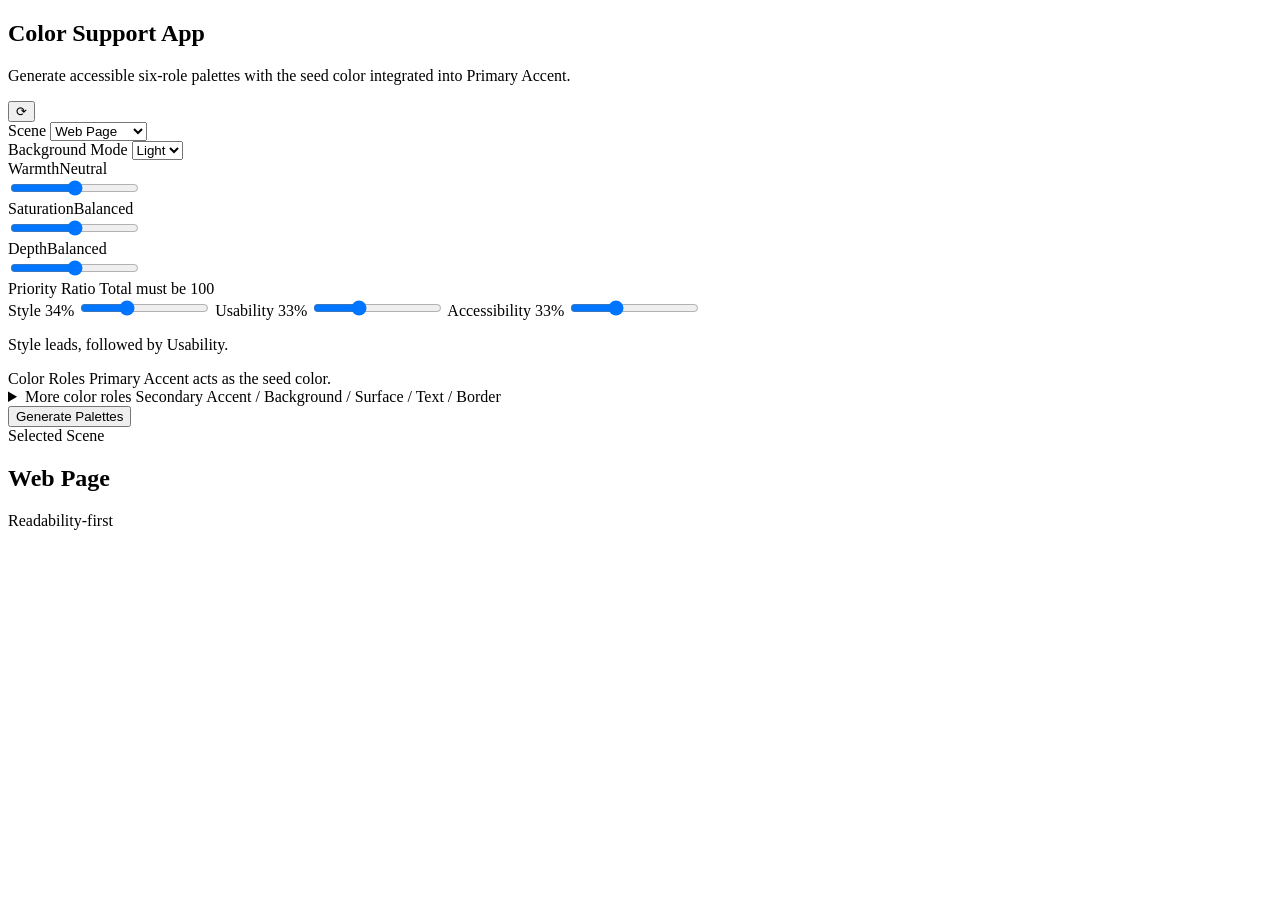
==== target/classes/static/index.html @ dcab1335 "ファーストコミット" ====
<!DOCTYPE html>
<html lang="en">
<head>
    <meta charset="UTF-8">
    <meta name="viewport" content="width=device-width, initial-scale=1.0">
    <title>Color Support App</title>
    <link rel="stylesheet" href="/css/style.css">
</head>
<body>
<div class="page-shell">
    <aside class="panel controls-panel">
        <div class="panel-header">
            <div>
                <h1>Color Support App</h1>
                <p>Generate accessible six-role palettes with the seed color integrated into Primary Accent.</p>
            </div>
            <button id="shuffleSeedBtn" class="icon-button" type="button" aria-label="Refresh seed color">⟳</button>
        </div>

        <section class="two-col">
            <div class="control-group">
                <label for="scene">Scene</label>
                <select id="scene">
                    <option value="WEB">Web Page</option>
                    <option value="MOBILE">Mobile App</option>
                    <option value="PRESENTATION">Presentation</option>
                    <option value="POSTER">Poster</option>
                    <option value="MAGAZINE">Magazine</option>
                </select>
            </div>
            <div class="control-group">
                <label for="backgroundMode">Background Mode</label>
                <select id="backgroundMode">
                    <option value="LIGHT">Light</option>
                    <option value="DARK">Dark</option>
                </select>
            </div>
        </section>

        <section class="control-group">
            <div class="slider-header"><label for="warmth">Warmth</label><span id="warmthValue">Neutral</span></div>
            <input id="warmth" type="range" min="-5" max="5" step="1" value="0">
        </section>

        <section class="control-group">
            <div class="slider-header"><label for="saturation">Saturation</label><span id="saturationValue">Balanced</span></div>
            <input id="saturation" type="range" min="-5" max="5" step="1" value="0">
        </section>

        <section class="control-group">
            <div class="slider-header"><label for="depth">Depth</label><span id="depthValue">Balanced</span></div>
            <input id="depth" type="range" min="-5" max="5" step="1" value="0">
        </section>

        <section class="control-group">
            <div class="stack-row">
                <label>Priority Ratio</label>
                <span class="hint">Total must be 100</span>
            </div>
            <div class="weights-grid">
                <label>Style <span id="styleLabel">34%</span></label>
                <input id="style" type="range" min="0" max="100" step="1" value="34">
                <label>Usability <span id="usabilityLabel">33%</span></label>
                <input id="usability" type="range" min="0" max="100" step="1" value="33">
                <label>Accessibility <span id="accessibilityLabel">33%</span></label>
                <input id="accessibility" type="range" min="0" max="100" step="1" value="33">
            </div>
            <p id="weightSummary" class="hint">Style leads, followed by Usability.</p>
        </section>

        <section class="control-group">
            <div class="stack-row">
                <label>Color Roles</label>
                <span class="hint">Primary Accent acts as the seed color.</span>
            </div>

            <div id="primaryRoleContainer" class="fixed-colors primary-only"></div>

            <details id="moreRolesDetails" class="more-roles">
                <summary>
                    <span>More color roles</span>
                    <span class="summary-hint">Secondary Accent / Background / Surface / Text / Border</span>
                </summary>
                <div id="secondaryRolesContainer" class="fixed-colors secondary-group"></div>
            </details>
        </section>

        <div class="actions">
            <button id="generateBtn" class="primary-button" type="button">Generate Palettes</button>
        </div>
    </aside>

    <main id="resultsColumn" class="results-column hidden">
        <section class="panel scene-panel compact">
            <div class="scene-panel-top compact">
                <div class="scene-main">
                    <div class="eyebrow">Selected Scene</div>
                    <div class="scene-title-row">
                        <h2 id="sceneHeadline">Web Page</h2>
                        <span id="sceneBadge" class="scene-panel-badge">Readability-first</span>
                    </div>
                    <p id="sceneSummary" class="scene-summary compact"></p>
                </div>
                <ul id="scenePriorities" class="scene-priority-inline"></ul>
            </div>
            <div id="activePatternNote" class="active-pattern-note in-scene-panel"></div>
        </section>

        <div id="message" class="message"></div>
        <section id="results" class="results-stack"></section>
    </main>
</div>
<script src="/js/app.js"></script>
</body>
</html>
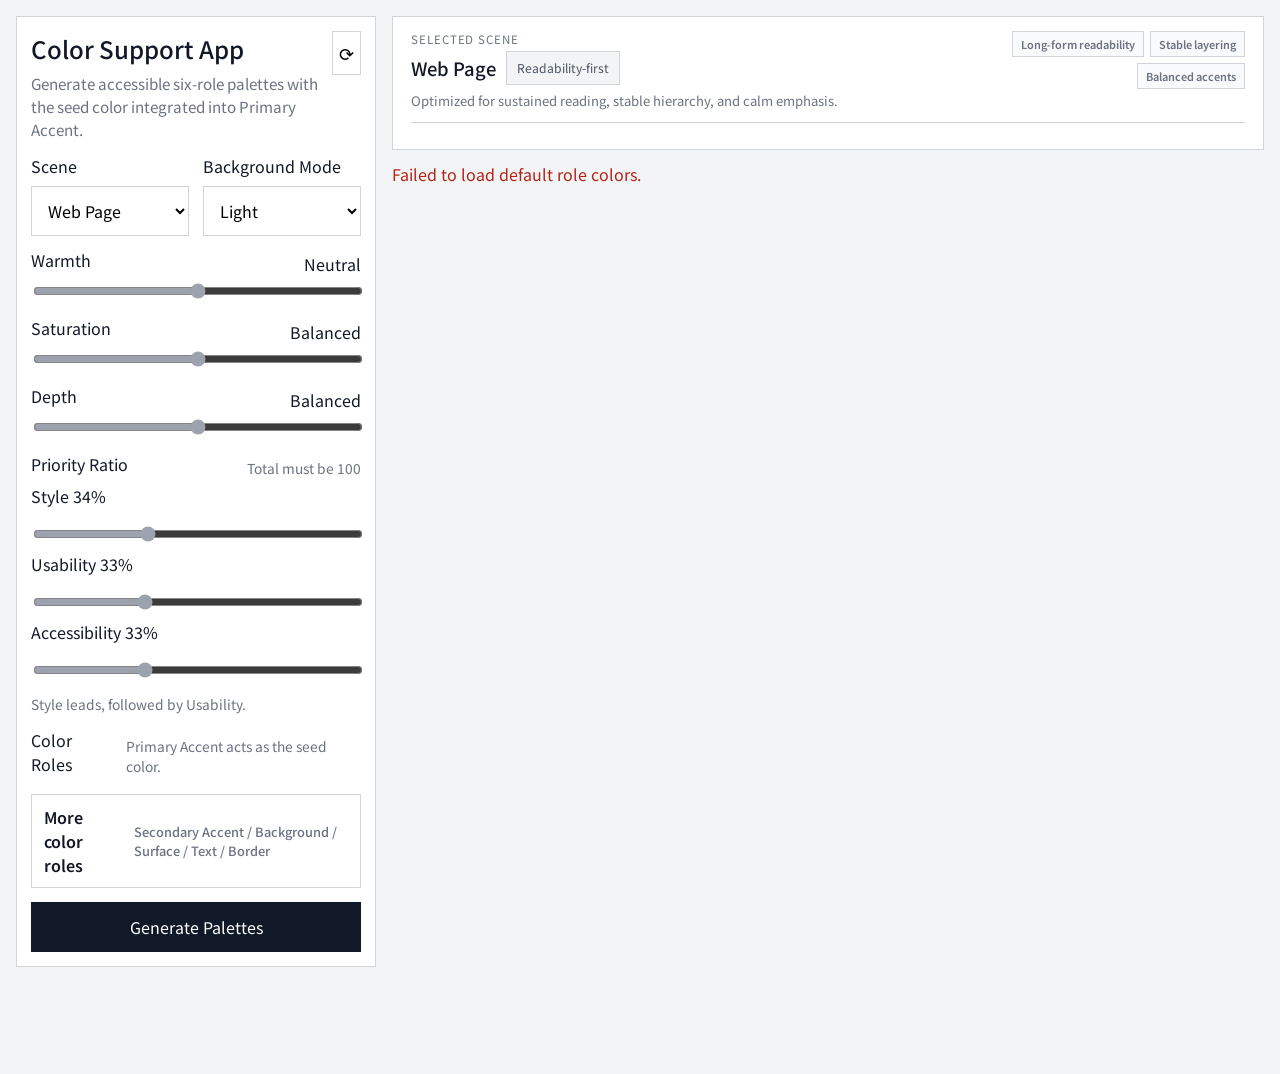
==== commit ee556b99: "更新" ====
--- a/target/classes/static/index.html
+++ b/target/classes/static/index.html
@@ -4,7 +4,7 @@
     <meta charset="UTF-8">
     <meta name="viewport" content="width=device-width, initial-scale=1.0">
     <title>Color Support App</title>
-    <link rel="stylesheet" href="/css/style.css">
+    <link rel="stylesheet" href="css/style.css">
 </head>
 <body>
 <div class="page-shell">
@@ -110,6 +110,6 @@
         <section id="results" class="results-stack"></section>
     </main>
 </div>
-<script src="/js/app.js"></script>
+<script src="js/app.js"></script>
 </body>
 </html>
--- a/target/classes/static/css/style.css
+++ b/target/classes/static/css/style.css
@@ -0,0 +1,748 @@
+@import url('https://fonts.googleapis.com/css2?family=Inter:wght@400;500;600;700&family=Noto+Sans+JP:wght@400;500;700&display=swap');
+
+:root {
+    --bg: #f3f4f6;
+    --panel: #ffffff;
+    --border: #d1d5db;
+    --text: #111827;
+    --muted: #6b7280;
+    --primary: #111827;
+    --primary-hover: #1f2937;
+    --control-gray: #9ca3af;
+    --shadow: none;
+    --radius: 0;
+}
+
+* { box-sizing: border-box; }
+html { scroll-behavior: smooth; }
+body {
+    margin: 0;
+    font-family: "Noto Sans JP", "Inter", "Segoe UI", Roboto, sans-serif;
+    background: var(--bg);
+    color: var(--text);
+    overflow-y: auto;
+}
+button, input, select { font: inherit; }
+
+.page-shell {
+    display: grid;
+    grid-template-columns: 360px minmax(0, 1fr);
+    gap: 16px;
+    padding: 16px;
+    min-height: 100vh;
+    align-items: start;
+}
+
+.panel {
+    background: var(--panel);
+    border: 1px solid var(--border);
+    border-radius: var(--radius);
+    box-shadow: var(--shadow);
+}
+
+.controls-panel {
+    padding: 14px;
+    position: relative;
+    top: 0;
+    max-height: none;
+    overflow: visible;
+}
+
+.results-column.hidden { display: none; }
+
+.panel-header {
+    display: flex;
+    justify-content: space-between;
+    gap: 12px;
+    margin-bottom: 14px;
+}
+.panel-header h1 { margin: 0; font-size: 1.5rem; }
+.panel-header p {
+    margin: 6px 0 0;
+    color: var(--muted);
+    font-size: 0.95rem;
+    line-height: 1.5;
+}
+
+.icon-button,
+.primary-button,
+.secondary-button,
+.mini-button {
+    border: 1px solid var(--border);
+    background: #fff;
+    border-radius: 16px;
+    cursor: pointer;
+    transition: 0.2s ease;
+}
+.icon-button { width: 44px; height: 44px; font-size: 1.1rem; }
+.primary-button {
+    width: 100%;
+    background: var(--primary);
+    color: white;
+    padding: 12px 16px;
+    border-color: var(--primary);
+    font-weight: 600;
+}
+.primary-button:hover { background: var(--primary-hover); }
+.icon-button:hover,
+.secondary-button:hover,
+.mini-button:hover { background: #f8fafc; }
+
+.control-group { margin-bottom: 12px; }
+.control-group label { display: block; font-weight: 600; margin-bottom: 8px; }
+
+.two-col,
+.stack-row,
+.slider-header,
+.role-top,
+.role-row {
+    display: flex;
+    gap: 10px;
+}
+.two-col { display: grid; grid-template-columns: 1fr 1fr; gap: 14px; }
+.stack-row,
+.slider-header,
+.role-top,
+.role-row { justify-content: space-between; align-items: center; }
+
+input[type="text"], select {
+    width: 100%;
+    padding: 11px 12px;
+    border-radius: 14px;
+    border: 1px solid var(--border);
+    background: white;
+}
+input[type="color"] {
+    width: 72px;
+    min-width: 72px;
+    height: 48px;
+    border-radius: 14px;
+    border: 1px solid var(--border);
+    padding: 4px;
+    background: white;
+}
+input[type="range"] { width: 100%; accent-color: var(--control-gray); }
+
+.hint { color: var(--muted); font-size: 0.86rem; }
+.weights-grid { display: grid; gap: 8px; }
+.fixed-colors { display: grid; gap: 10px; }
+
+.fixed-color-card {
+    border: 1px solid var(--border);
+    border-radius: 18px;
+    padding: 10px;
+    background: #fbfcfe;
+}
+.seed-card {
+    border-color: #d1d5db;
+    background: #f9fafb;
+}
+.fixed-color-card h3 { margin: 0; font-size: 0.98rem; }
+.fixed-color-card p {
+    margin: 4px 0 10px;
+    color: var(--muted);
+    font-size: 0.82rem;
+}
+.seed-pill {
+    display: inline-block;
+    margin-left: 6px;
+    padding: 3px 8px;
+    border-radius: 999px;
+    background: #f3f4f6;
+    color: #4b5563;
+    font-size: 0.72rem;
+    font-weight: 700;
+    vertical-align: middle;
+}
+.mini-button { padding: 8px 10px; font-size: 0.85rem; }
+.role-row { display: grid; grid-template-columns: 72px 1fr 1fr; gap: 8px; }
+
+.more-roles {
+    margin-top: 10px;
+    border: 1px solid var(--border);
+    border-radius: 18px;
+    background: #ffffff;
+    overflow: hidden;
+}
+.more-roles summary {
+    list-style: none;
+    cursor: pointer;
+    display: flex;
+    justify-content: space-between;
+    gap: 12px;
+    align-items: center;
+    padding: 10px 12px;
+    font-weight: 600;
+}
+.more-roles summary::-webkit-details-marker { display: none; }
+.more-roles .summary-hint {
+    color: var(--muted);
+    font-size: 0.8rem;
+    font-weight: 500;
+}
+.more-roles[open] summary {
+    border-bottom: 1px solid var(--border);
+    background: #fbfcfe;
+}
+.secondary-group { padding: 12px; }
+.actions { margin-top: 14px; }
+
+.message { min-height: 24px; margin: 4px 0 12px; color: var(--muted); }
+.message.error { color: #b42318; }
+
+.scene-panel.compact {
+    padding: 14px 18px;
+    margin-bottom: 12px;
+}
+.scene-panel-top.compact {
+    display: grid;
+    grid-template-columns: minmax(0, 1fr) auto;
+    gap: 14px 18px;
+    align-items: start;
+}
+.scene-main {
+    min-width: 0;
+}
+.eyebrow {
+    color: var(--muted);
+    font-size: 0.72rem;
+    text-transform: uppercase;
+    letter-spacing: 0.08em;
+}
+.scene-title-row {
+    display: flex;
+    align-items: center;
+    gap: 10px;
+    flex-wrap: wrap;
+    margin: 4px 0 6px;
+}
+.scene-panel h2 { margin: 0; font-size: 1.15rem; }
+.scene-summary.compact {
+    margin: 0;
+    color: var(--muted);
+    line-height: 1.45;
+    max-width: none;
+    font-size: 0.82rem;
+    white-space: normal;
+    overflow: visible;
+    text-overflow: clip;
+}
+.scene-panel-badge {
+    padding: 7px 10px;
+    border-radius: 999px;
+    background: #f3f4f6;
+    color: #4b5563;
+    border: 1px solid #d1d5db;
+    font-size: 0.76rem;
+    font-weight: 700;
+    white-space: nowrap;
+}
+.scene-priority-inline {
+    display: flex;
+    flex-wrap: wrap;
+    gap: 6px;
+    list-style: none;
+    margin: 0;
+    padding: 0;
+    justify-content: flex-end;
+    align-self: start;
+    max-width: 260px;
+}
+.scene-priority-inline li {
+    padding: 4px 8px;
+    border-radius: 999px;
+    background: #f8fafc;
+    color: var(--muted);
+    border: 1px solid var(--border);
+    font-size: 0.68rem;
+    font-weight: 600;
+}
+
+.active-pattern-note {
+    color: var(--muted);
+    font-size: 0.88rem;
+    line-height: 1.55;
+}
+.active-pattern-note.in-scene-panel {
+    margin-top: 12px;
+    padding-top: 12px;
+    border-top: 1px solid var(--border);
+}
+
+.results-stack {
+    display: flex;
+    align-items: stretch;
+    min-height: 860px;
+    overflow: hidden;
+    padding-right: 8px;
+}
+
+.stack-card {
+    position: relative;
+    flex: 0 0 27%;
+    min-width: 260px;
+    margin-left: -72px;
+    background: white;
+    border: 1px solid var(--border);
+    border-radius: 28px;
+    box-shadow: var(--shadow);
+    overflow: hidden;
+    transition: flex-basis 0.28s ease, transform 0.28s ease, margin 0.28s ease, box-shadow 0.28s ease;
+    z-index: 1;
+}
+.stack-card:first-child { margin-left: 0; }
+
+.results-stack:hover .stack-card { flex-basis: 18%; }
+
+.results-stack .stack-card:hover,
+.results-stack .stack-card:focus-within,
+.results-stack .stack-card.active {
+    flex-basis: 38%;
+    z-index: 3;
+    transform: none;
+    box-shadow: none;
+}
+
+.stack-label {
+    writing-mode: vertical-rl;
+    text-orientation: mixed;
+    position: absolute;
+    top: 18px;
+    left: 12px;
+    font-weight: 800;
+    font-size: 0.82rem;
+    letter-spacing: 0.08em;
+    color: var(--muted);
+    z-index: 2;
+    white-space: nowrap;
+    overflow: hidden;
+    max-height: 220px;
+}
+
+.stack-content {
+    height: 100%;
+    padding-left: 44px;
+    opacity: 1;
+}
+
+.stack-card .palette-header,
+.stack-card .preview-area,
+.stack-card .meta-block,
+.stack-card .color-stack {
+    overflow: hidden;
+}
+.stack-card .palette-header h2,
+.stack-card .palette-header p,
+.stack-card .meta-card li,
+.stack-card .meta-card p,
+.stack-card .web-copy p,
+.stack-card .phone-hero p,
+.stack-card .slide-left p,
+.stack-card .poster-content p,
+.stack-card .magazine-column p {
+    overflow: hidden;
+}
+.stack-card:not(.active) .palette-header h2 {
+    white-space: nowrap;
+    text-overflow: ellipsis;
+}
+.stack-card:not(.active) .palette-header p {
+    display: -webkit-box;
+    -webkit-line-clamp: 2;
+    -webkit-box-orient: vertical;
+}
+.stack-card:not(.active) .meta-card p,
+.stack-card:not(.active) .meta-card li,
+.stack-card:not(.active) .web-copy p,
+.stack-card:not(.active) .phone-hero p,
+.stack-card:not(.active) .slide-left p,
+.stack-card:not(.active) .poster-content p,
+.stack-card:not(.active) .magazine-column p {
+    display: -webkit-box;
+    -webkit-line-clamp: 2;
+    -webkit-box-orient: vertical;
+}
+.stack-card:not(.active) .grade-badge {
+    white-space: nowrap;
+}
+
+.palette-header {
+    padding: 12px 12px 8px;
+    display: flex;
+    justify-content: space-between;
+    gap: 12px;
+    align-items: start;
+}
+.palette-header h2 { margin: 0; font-size: 1.2rem; }
+.palette-header p {
+    margin: 4px 0 0;
+    color: var(--muted);
+    font-size: 0.9rem;
+}
+.grade-badge {
+    padding: 6px 10px;
+    border-radius: 999px;
+    font-size: 0.75rem;
+    font-weight: 700;
+    border: 1px solid transparent;
+    white-space: nowrap;
+}
+.grade-AAA { background: #ecfdf3; color: #027a48; border-color: #abefc6; }
+.grade-AA { background: #ecfdf3; color: #027a48; border-color: #abefc6; }
+.grade-LargeAA { background: #fffaeb; color: #b54708; border-color: #fedf89; }
+.grade-TextAA { background: #eef4ff; color: #1d4ed8; border-color: #c7d7fe; }
+.grade-Fail { background: #fef3f2; color: #b42318; border-color: #fecdca; }
+
+.color-stack {
+    border-top: 1px solid var(--border);
+    border-bottom: 1px solid var(--border);
+}
+.color-row-display {
+    padding: 10px 14px;
+    display: flex;
+    justify-content: space-between;
+    gap: 10px;
+    font-size: 0.82rem;
+    font-weight: 600;
+}
+
+.preview-area { padding: 12px; }
+.preview-shell {
+    border-radius: 20px;
+    overflow: hidden;
+    min-height: 220px;
+    border: 1px solid var(--border);
+    position: relative;
+}
+.preview-kicker {
+    font-size: 0.72rem;
+    font-weight: 800;
+    text-transform: uppercase;
+    letter-spacing: 0.08em;
+    margin-bottom: 8px;
+}
+.preview-actions {
+    display: flex;
+    gap: 10px;
+    flex-wrap: wrap;
+}
+.secondary-button {
+    padding: 10px 14px;
+    border-radius: 14px;
+    font-weight: 600;
+}
+.secondary-button.ghost { background: transparent !important; }
+
+.preview-web { padding: 14px; }
+.web-nav {
+    border: 1px solid transparent;
+    border-radius: 16px;
+    padding: 12px 14px;
+    display: flex;
+    justify-content: space-between;
+    align-items: center;
+    margin-bottom: 12px;
+}
+.web-brand { font-weight: 800; }
+.web-links { display: flex; gap: 12px; font-size: 0.82rem; }
+.web-hero { border: 1px solid transparent; border-radius: 18px; padding: 16px; }
+.web-copy h3 { margin: 0 0 8px; font-size: 1.05rem; }
+.web-copy p { margin: 0 0 12px; line-height: 1.55; font-size: 0.88rem; }
+
+.preview-mobile { display: grid; place-items: center; padding: 16px; }
+.phone-frame {
+    width: 198px;
+    min-height: 356px;
+    border: 1px solid transparent;
+    border-radius: 30px;
+    padding: 12px;
+    box-shadow: 0 18px 30px rgba(15, 23, 42, 0.15);
+    position: relative;
+}
+.phone-notch {
+    width: 84px;
+    height: 16px;
+    border-radius: 0 0 12px 12px;
+    margin: -12px auto 6px;
+    opacity: 0.9;
+}
+.phone-status { display: flex; justify-content: space-between; font-size: 0.75rem; margin-bottom: 10px; }
+.phone-appbar {
+    border: 1px solid transparent;
+    border-radius: 12px;
+    padding: 8px 10px;
+    display: flex;
+    justify-content: space-between;
+    align-items: center;
+    margin-bottom: 10px;
+    font-size: 0.78rem;
+    font-weight: 700;
+}
+.phone-dot {
+    width: 8px;
+    height: 8px;
+    border-radius: 999px;
+}
+.phone-story-row {
+    display: grid;
+    grid-template-columns: repeat(3, 1fr);
+    gap: 6px;
+    margin-bottom: 10px;
+}
+.phone-story-row span {
+    height: 6px;
+    border-radius: 999px;
+    opacity: 0.95;
+}
+.phone-card { border: 1px solid transparent; border-radius: 18px; padding: 12px; margin-bottom: 12px; }
+.phone-hero h3 { margin: 0 0 8px; font-size: 1rem; }
+.phone-hero p { margin: 0; line-height: 1.5; font-size: 0.82rem; }
+.phone-list { display: grid; gap: 8px; margin-bottom: 12px; }
+.phone-list-row {
+    border: 1px solid transparent;
+    border-radius: 12px;
+    padding: 7px 9px;
+    display: flex;
+    justify-content: space-between;
+    align-items: center;
+    font-size: 0.75rem;
+}
+.phone-cta {
+    width: 100%;
+    border: none;
+    border-radius: 14px;
+    padding: 12px 14px;
+    font-weight: 700;
+}
+
+.preview-presentation { padding: 14px; }
+.slide-frame {
+    border: 1px solid transparent;
+    border-radius: 18px;
+    overflow: hidden;
+    min-height: 210px;
+}
+.slide-topbar {
+    padding: 10px 14px;
+    font-size: 0.78rem;
+    font-weight: 800;
+    letter-spacing: 0.06em;
+    text-transform: uppercase;
+}
+.slide-content {
+    display: grid;
+    grid-template-columns: 1.25fr 0.9fr;
+    gap: 14px;
+    padding: 16px;
+}
+.slide-left h3 { margin: 0 0 8px; font-size: 1.08rem; }
+.slide-left p { margin: 0; line-height: 1.55; font-size: 0.86rem; }
+.slide-chart {
+    display: flex;
+    align-items: end;
+    gap: 10px;
+    min-height: 130px;
+    padding: 0 8px;
+}
+.bar { flex: 1; border-radius: 14px 14px 6px 6px; }
+
+.preview-poster {
+    min-height: 240px;
+    display: grid;
+    place-items: center;
+    padding: 0;
+}
+.poster-stage {
+    width: 100%;
+    min-height: 240px;
+    position: relative;
+    overflow: hidden;
+    border: 1px solid transparent;
+}
+.poster-glow {
+    position: absolute;
+    width: 260px;
+    height: 260px;
+    border-radius: 999px;
+    filter: blur(12px);
+    opacity: 0.85;
+    top: 26px;
+    right: -50px;
+}
+.poster-content {
+    position: relative;
+    z-index: 1;
+    padding: 22px;
+    max-width: 70%;
+}
+.poster-content h3 { margin: 0 0 10px; font-size: 1.5rem; line-height: 1.1; }
+.poster-content p { margin: 0; font-size: 0.92rem; line-height: 1.55; }
+
+.preview-magazine { padding: 16px; }
+.magazine-frame {
+    border: 1px solid transparent;
+    border-radius: 18px;
+    display: grid;
+    gap: 12px;
+    padding: 14px;
+    min-height: 220px;
+}
+.magazine-masthead {
+    border-bottom: 1px solid transparent;
+    padding-bottom: 8px;
+    display: flex;
+    justify-content: space-between;
+    align-items: end;
+}
+.magazine-issue {
+    font-size: 0.72rem;
+    letter-spacing: 0.08em;
+    text-transform: uppercase;
+    font-weight: 700;
+}
+.magazine-title {
+    font-size: 1.15rem;
+    letter-spacing: 0.05em;
+    font-weight: 800;
+}
+.magazine-grid {
+    display: grid;
+    grid-template-columns: 1.15fr 0.85fr;
+    gap: 14px;
+}
+.magazine-column h3 { margin: 0 0 8px; font-size: 1.08rem; }
+.magazine-column p { margin: 0; line-height: 1.7; font-size: 0.88rem; }
+.magazine-byline {
+    margin-top: 10px !important;
+    font-size: 0.76rem !important;
+    letter-spacing: 0.06em;
+    text-transform: uppercase;
+    font-weight: 700;
+}
+.magazine-side {
+    display: grid;
+    grid-template-rows: 1fr auto;
+    gap: 10px;
+}
+.magazine-photo {
+    border-radius: 18px;
+    position: relative;
+    min-height: 180px;
+    overflow: hidden;
+}
+.magazine-photo::after {
+    content: "";
+    position: absolute;
+    inset: 20px;
+    border: 1px solid rgba(255,255,255,0.35);
+    border-radius: 14px;
+}
+.magazine-badge {
+    position: absolute;
+    left: 14px;
+    bottom: 14px;
+    border: 1px solid transparent;
+    border-radius: 999px;
+    padding: 8px 12px;
+    font-size: 0.76rem;
+    font-weight: 700;
+}
+.magazine-quote {
+    margin: 0;
+    border-top: 1px solid transparent;
+    padding-top: 10px;
+    font-size: 0.82rem;
+    line-height: 1.6;
+    font-style: italic;
+}
+
+.contrast-list { margin: 0; padding: 0; list-style: none; }
+.meta-block { padding: 0 12px 12px; }
+.meta-card {
+    border: 1px solid var(--border);
+    border-radius: 18px;
+    padding: 10px;
+    margin-top: 8px;
+    background: #fbfcfe;
+}
+.meta-card h4 { margin: 0 0 8px; font-size: 0.92rem; }
+.meta-card li, .meta-card p {
+    color: var(--muted);
+    font-size: 0.85rem;
+    line-height: 1.65;
+    margin: 0;
+    padding: 4px 0;
+}
+
+@media (max-width: 1200px) {
+    .results-stack {
+        overflow-x: auto;
+        min-height: auto;
+        padding-bottom: 8px;
+    }
+    .stack-card {
+        flex: 0 0 340px;
+        min-width: 340px;
+        margin-left: -28px;
+    }
+    .results-stack:hover .stack-card,
+    .results-stack .stack-card:hover,
+    .results-stack .stack-card:focus-within,
+    .results-stack .stack-card.active {
+        flex-basis: 340px;
+    }
+}
+
+/* Flat minimal theme override: no corner radius, no shadows */
+*,
+*::before,
+*::after {
+    border-radius: 0 !important;
+    box-shadow: none !important;
+}
+
+/* Lighter typography tone */
+body {
+    font-weight: 400;
+}
+h1, h2, h3, h4 {
+    font-weight: 500;
+}
+label,
+.primary-button,
+.secondary-button,
+.mini-button,
+.scene-panel-badge,
+.grade-badge,
+.preview-kicker,
+.web-brand,
+.magazine-title,
+.magazine-issue {
+    font-weight: 400 !important;
+}
+
+@media (max-width: 1080px) {
+    .page-shell { grid-template-columns: 1fr; }
+    .controls-panel { position: static; }
+}
+
+@media (max-width: 760px) {
+    .page-shell { padding: 14px; }
+    .two-col, .role-row, .slide-content, .magazine-frame { grid-template-columns: 1fr; }
+    .scene-panel-top.compact { grid-template-columns: 1fr; }
+    .scene-panel-side, .scene-priority-inline { justify-content: flex-start; max-width: none; }
+    .poster-content { max-width: 100%; }
+    .more-roles summary { flex-direction: column; align-items: flex-start; }
+    .stack-card {
+        min-width: 300px;
+        flex-basis: 300px;
+        margin-left: -24px;
+    }
+    .stack-label {
+        writing-mode: horizontal-tb;
+        position: static;
+        padding: 14px 18px 0;
+        white-space: nowrap;
+    }
+    .stack-content { padding-left: 0; }
+}
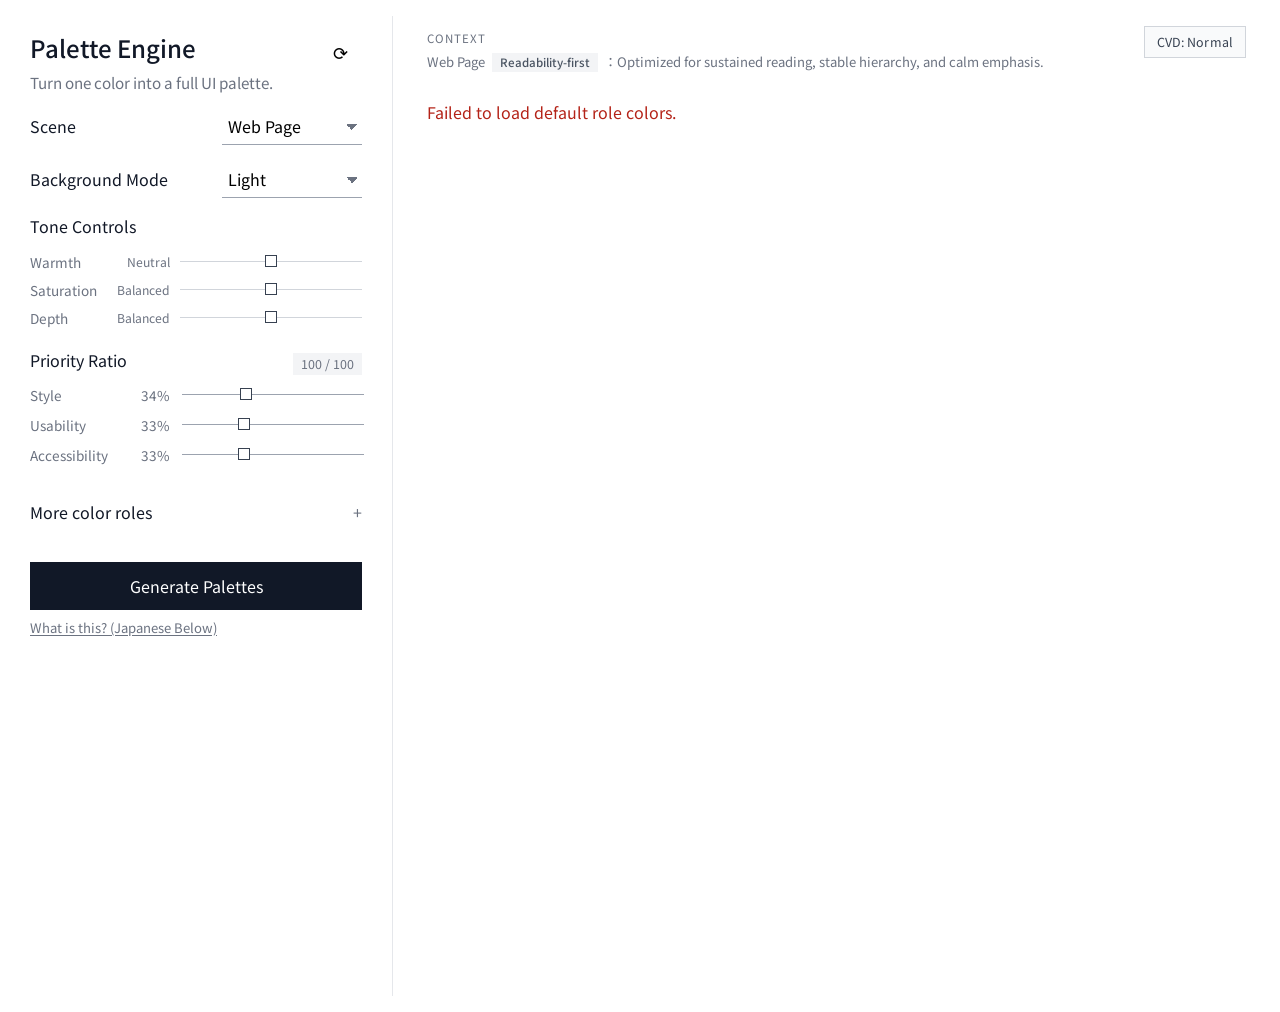
==== commit 6f25b89c: "ページ構成" ====
--- a/target/classes/static/index.html
+++ b/target/classes/static/index.html
@@ -11,16 +11,16 @@
     <aside class="panel controls-panel">
         <div class="panel-header">
             <div>
-                <h1>Color Support App</h1>
-                <p>Generate accessible six-role palettes with the seed color integrated into Primary Accent.</p>
+                <h1>Palette Engine</h1>
+                <p>Turn one color into a full UI palette.</p>
             </div>
             <button id="shuffleSeedBtn" class="icon-button" type="button" aria-label="Refresh seed color">⟳</button>
         </div>
 
-        <section class="two-col">
-            <div class="control-group">
+        <section class="control-group group-block scene-mode-stack">
+            <div class="control-inline">
                 <label for="scene">Scene</label>
-                <select id="scene">
+                <select id="scene" class="inline-select">
                     <option value="WEB">Web Page</option>
                     <option value="MOBILE">Mobile App</option>
                     <option value="PRESENTATION">Presentation</option>
@@ -28,34 +28,43 @@
                     <option value="MAGAZINE">Magazine</option>
                 </select>
             </div>
-            <div class="control-group">
+        </section>
+
+        <section class="control-group group-block scene-mode-stack">
+            <div class="control-inline">
                 <label for="backgroundMode">Background Mode</label>
-                <select id="backgroundMode">
+                <select id="backgroundMode" class="inline-select">
                     <option value="LIGHT">Light</option>
                     <option value="DARK">Dark</option>
                 </select>
             </div>
         </section>
 
-        <section class="control-group">
-            <div class="slider-header"><label for="warmth">Warmth</label><span id="warmthValue">Neutral</span></div>
-            <input id="warmth" type="range" min="-5" max="5" step="1" value="0">
+        <section class="control-group group-block tone-group">
+            <div class="stack-row">
+                <label>Tone Controls</label>
+            </div>
+
+            <div class="axis-control">
+                <div class="slider-header"><label for="warmth">Warmth</label><span id="warmthValue">Neutral</span></div>
+                <input id="warmth" type="range" min="-5" max="5" step="1" value="0">
+            </div>
+
+            <div class="axis-control">
+                <div class="slider-header"><label for="saturation">Saturation</label><span id="saturationValue">Balanced</span></div>
+                <input id="saturation" type="range" min="-5" max="5" step="1" value="0">
+            </div>
+
+            <div class="axis-control">
+                <div class="slider-header"><label for="depth">Depth</label><span id="depthValue">Balanced</span></div>
+                <input id="depth" type="range" min="-5" max="5" step="1" value="0">
+            </div>
         </section>
 
-        <section class="control-group">
-            <div class="slider-header"><label for="saturation">Saturation</label><span id="saturationValue">Balanced</span></div>
-            <input id="saturation" type="range" min="-5" max="5" step="1" value="0">
-        </section>
-
-        <section class="control-group">
-            <div class="slider-header"><label for="depth">Depth</label><span id="depthValue">Balanced</span></div>
-            <input id="depth" type="range" min="-5" max="5" step="1" value="0">
-        </section>
-
-        <section class="control-group">
-            <div class="stack-row">
+        <section class="control-group group-block">
+            <div class="stack-row priority-head">
                 <label>Priority Ratio</label>
-                <span class="hint">Total must be 100</span>
+                <span class="ratio-total">100 / 100</span>
             </div>
             <div class="weights-grid">
                 <label>Style <span id="styleLabel">34%</span></label>
@@ -65,21 +74,14 @@
                 <label>Accessibility <span id="accessibilityLabel">33%</span></label>
                 <input id="accessibility" type="range" min="0" max="100" step="1" value="33">
             </div>
-            <p id="weightSummary" class="hint">Style leads, followed by Usability.</p>
         </section>
 
-        <section class="control-group">
-            <div class="stack-row">
-                <label>Color Roles</label>
-                <span class="hint">Primary Accent acts as the seed color.</span>
-            </div>
-
+        <section class="control-group group-block">
             <div id="primaryRoleContainer" class="fixed-colors primary-only"></div>
 
             <details id="moreRolesDetails" class="more-roles">
                 <summary>
                     <span>More color roles</span>
-                    <span class="summary-hint">Secondary Accent / Background / Surface / Text / Border</span>
                 </summary>
                 <div id="secondaryRolesContainer" class="fixed-colors secondary-group"></div>
             </details>
@@ -87,6 +89,7 @@
 
         <div class="actions">
             <button id="generateBtn" class="primary-button" type="button">Generate Palettes</button>
+            <a class="about-link" href="about.html">What is this? (Japanese Below)</a>
         </div>
     </aside>
 
@@ -94,7 +97,7 @@
         <section class="panel scene-panel compact">
             <div class="scene-panel-top compact">
                 <div class="scene-main">
-                    <div class="eyebrow">Selected Scene</div>
+                    <div class="eyebrow">Context</div>
                     <div class="scene-title-row">
                         <h2 id="sceneHeadline">Web Page</h2>
                         <span id="sceneBadge" class="scene-panel-badge">Readability-first</span>
@@ -104,9 +107,17 @@
                 <ul id="scenePriorities" class="scene-priority-inline"></ul>
             </div>
             <div id="activePatternNote" class="active-pattern-note in-scene-panel"></div>
+            <div class="scene-tools">
+                <button id="cvdModeBtn" class="mini-button" type="button">CVD: Normal</button>
+                <div id="cvdHint" class="cvd-hint" role="status" aria-live="polite">Click here to preview P-type / D-type color-vision simulation.</div>
+            </div>
         </section>
 
         <div id="message" class="message"></div>
+        <div class="card-nav">
+            <button id="cardPrevBtn" class="mini-button" type="button" aria-label="Previous palette">Prev</button>
+            <button id="cardNextBtn" class="mini-button" type="button" aria-label="Next palette">Next</button>
+        </div>
         <section id="results" class="results-stack"></section>
     </main>
 </div>
--- a/target/classes/static/css/style.css
+++ b/target/classes/static/css/style.css
@@ -1,7 +1,7 @@
 @import url('https://fonts.googleapis.com/css2?family=Inter:wght@400;500;600;700&family=Noto+Sans+JP:wght@400;500;700&display=swap');
 
 :root {
-    --bg: #f3f4f6;
+    --bg: #ffffff;
     --panel: #ffffff;
     --border: #d1d5db;
     --text: #111827;
@@ -9,6 +9,7 @@
     --primary: #111827;
     --primary-hover: #1f2937;
     --control-gray: #9ca3af;
+    --dropdown-width: 140px;
     --shadow: none;
     --radius: 0;
 }
@@ -21,7 +22,10 @@
     background: var(--bg);
     color: var(--text);
     overflow-y: auto;
-}
+    -ms-overflow-style: none;
+    scrollbar-width: none;
+}
+body::-webkit-scrollbar { display: none; }
 button, input, select { font: inherit; }
 
 .page-shell {
@@ -35,13 +39,16 @@
 
 .panel {
     background: var(--panel);
-    border: 1px solid var(--border);
+    border: none;
     border-radius: var(--radius);
     box-shadow: var(--shadow);
 }
 
 .controls-panel {
+    background: transparent;
     padding: 14px;
+    display: flex;
+    flex-direction: column;
     position: relative;
     top: 0;
     max-height: none;
@@ -49,6 +56,10 @@
 }
 
 .results-column.hidden { display: none; }
+.results-column {
+    border-left: 1px solid #e5e7eb;
+    padding-left: 16px;
+}
 
 .panel-header {
     display: flex;
@@ -68,7 +79,7 @@
 .primary-button,
 .secondary-button,
 .mini-button {
-    border: 1px solid var(--border);
+    border: none;
     background: #fff;
     border-radius: 16px;
     cursor: pointer;
@@ -90,6 +101,9 @@
 
 .control-group { margin-bottom: 12px; }
 .control-group label { display: block; font-weight: 600; margin-bottom: 8px; }
+.group-block {
+    margin-bottom: 16px;
+}
 
 .two-col,
 .stack-row,
@@ -104,64 +118,283 @@
 .slider-header,
 .role-top,
 .role-row { justify-content: space-between; align-items: center; }
+.scene-mode-stack {
+    display: grid;
+    gap: 8px;
+}
+.control-inline {
+    display: grid;
+    grid-template-columns: auto 1fr;
+    align-items: center;
+    gap: 12px;
+}
+.control-inline label {
+    margin: 0;
+    white-space: nowrap;
+}
 
 input[type="text"], select {
     width: 100%;
-    padding: 11px 12px;
+    padding: 10px 12px;
     border-radius: 14px;
-    border: 1px solid var(--border);
+    border: none;
     background: white;
+}
+select {
+    padding-right: 34px;
+    background-image:
+        linear-gradient(45deg, transparent 50%, #6b7280 50%),
+        linear-gradient(135deg, #6b7280 50%, transparent 50%);
+    background-position:
+        calc(100% - 18px) calc(50% - 3px),
+        calc(100% - 12px) calc(50% - 3px);
+    background-size: 6px 6px, 6px 6px;
+    background-repeat: no-repeat;
+    -webkit-appearance: none;
+    appearance: none;
+    box-shadow: inset 0 0 0 1px #e5e7eb;
+}
+.inline-select {
+    width: var(--dropdown-width);
+    padding: 6px 20px 6px 6px;
+    justify-self: end;
+    text-align: left;
+    text-align-last: left;
+    border: none;
+    border-bottom: 1px solid #9ca3af;
+    border-radius: 0;
+    box-shadow: none;
+    background-color: transparent;
+    background-image:
+        linear-gradient(45deg, transparent 50%, #6b7280 50%),
+        linear-gradient(135deg, #6b7280 50%, transparent 50%);
+    background-position:
+        calc(100% - 10px) calc(50% + 1px),
+        calc(100% - 4px) calc(50% + 1px);
+    background-size: 6px 6px, 6px 6px;
+}
+.inline-select:focus,
+.inline-select:focus-visible {
+    outline: none;
+    box-shadow: none;
+    border-color: #9ca3af;
 }
 input[type="color"] {
     width: 72px;
     min-width: 72px;
     height: 48px;
     border-radius: 14px;
-    border: 1px solid var(--border);
+    border: none;
     padding: 4px;
     background: white;
 }
-input[type="range"] { width: 100%; accent-color: var(--control-gray); }
+input[type="range"] {
+    width: 100%;
+    -webkit-appearance: none;
+    appearance: none;
+    height: 18px;
+    background: transparent;
+}
+input[type="range"]::-webkit-slider-runnable-track {
+    height: 1px;
+    background: #9ca3af;
+}
+input[type="range"]::-webkit-slider-thumb {
+    -webkit-appearance: none;
+    width: 12px;
+    height: 12px;
+    margin-top: -6px;
+    border: 1px solid #374151;
+    background: #ffffff;
+}
+input[type="range"]::-moz-range-track {
+    height: 1px;
+    background: #9ca3af;
+}
+input[type="range"]::-moz-range-thumb {
+    width: 12px;
+    height: 12px;
+    border: 1px solid #374151;
+    background: #ffffff;
+}
+.axis-control {
+    margin-bottom: 6px;
+}
+.axis-control .slider-header {
+    margin-bottom: 2px;
+}
+.axis-control .slider-header label,
+.axis-control .slider-header span {
+    font-size: 0.85rem;
+}
+.axis-control input[type="range"] {
+    margin: 0;
+    padding: 0;
+    height: 18px;
+    background: transparent !important;
+}
+.axis-control input[type="range"]::-webkit-slider-runnable-track {
+    height: 1px !important;
+    background: #9ca3af !important;
+    border: 0 !important;
+}
+.axis-control input[type="range"]::-webkit-slider-thumb {
+    width: 12px !important;
+    height: 12px !important;
+    margin-top: -6px !important;
+}
+.axis-control input[type="range"]::-moz-range-track,
+.axis-control input[type="range"]::-moz-range-progress {
+    height: 1px !important;
+    background: #9ca3af !important;
+    border: 0 !important;
+}
+.tone-group {
+    display: grid;
+    gap: 4px;
+}
+.tone-group .stack-row {
+    margin-bottom: 2px;
+}
+.tone-group .axis-control {
+    width: 100%;
+    display: grid;
+    grid-template-columns: auto 1fr;
+    gap: 10px;
+    align-items: center;
+    margin-bottom: 4px;
+}
+.tone-group .slider-header {
+    margin: 0;
+    justify-content: space-between;
+    gap: 6px;
+    min-width: 140px;
+}
+.tone-group .slider-header label {
+    margin: 0;
+    display: inline;
+    color: var(--muted);
+    font-weight: 500;
+}
+.tone-group .slider-header span {
+    margin: 0;
+    color: var(--muted);
+    font-size: 0.76rem;
+    font-weight: 400;
+}
+.tone-group input[type="range"] {
+    margin: 0;
+}
+.tone-group input[type="range"]::-webkit-slider-runnable-track {
+    background: #d1d5db !important;
+}
+.tone-group input[type="range"]::-moz-range-track,
+.tone-group input[type="range"]::-moz-range-progress {
+    background: #d1d5db !important;
+}
 
 .hint { color: var(--muted); font-size: 0.86rem; }
-.weights-grid { display: grid; gap: 8px; }
+.weights-grid {
+    display: grid;
+    grid-template-columns: 140px 1fr;
+    gap: 8px 10px;
+    align-items: center;
+}
+.weights-grid label {
+    margin: 0;
+    display: flex;
+    justify-content: space-between;
+    align-items: center;
+    font-size: 0.85rem;
+    color: var(--muted);
+    white-space: nowrap;
+}
+.priority-head {
+    margin-bottom: 4px;
+}
+.ratio-total {
+    font-size: 0.78rem;
+    color: var(--muted);
+    background: #f3f4f6;
+    padding: 2px 8px;
+}
 .fixed-colors { display: grid; gap: 10px; }
 
 .fixed-color-card {
-    border: 1px solid var(--border);
+    border: none;
     border-radius: 18px;
-    padding: 10px;
-    background: #fbfcfe;
-}
-.seed-card {
-    border-color: #d1d5db;
-    background: #f9fafb;
-}
-.fixed-color-card h3 { margin: 0; font-size: 0.98rem; }
+    padding: 0;
+    background: transparent;
+}
+.primary-only .fixed-color-card {
+    padding-left: 0;
+    padding-right: 0;
+}
+.fixed-color-card h3 {
+    margin: 0;
+    font-size: 1rem;
+    font-weight: 400 !important;
+    color: var(--text);
+}
 .fixed-color-card p {
     margin: 4px 0 10px;
     color: var(--muted);
     font-size: 0.82rem;
 }
-.seed-pill {
-    display: inline-block;
-    margin-left: 6px;
-    padding: 3px 8px;
-    border-radius: 999px;
-    background: #f3f4f6;
+.mini-button { padding: 8px 10px; font-size: 0.85rem; }
+.role-row { display: grid; grid-template-columns: 64px 1fr var(--dropdown-width); gap: 8px; }
+.role-select {
+    justify-self: end;
+}
+.toggle-pin {
+    border: none;
+    background: transparent;
     color: #4b5563;
-    font-size: 0.72rem;
-    font-weight: 700;
-    vertical-align: middle;
-}
-.mini-button { padding: 8px 10px; font-size: 0.85rem; }
-.role-row { display: grid; grid-template-columns: 72px 1fr 1fr; gap: 8px; }
+    display: inline-flex;
+    align-items: center;
+    gap: 8px;
+    padding: 0;
+    min-width: 0;
+    justify-content: flex-start;
+}
+.toggle-pin .toggle-label {
+    font-size: 0.78rem;
+    line-height: 1;
+}
+.toggle-pin .toggle-switch {
+    width: 42px;
+    height: 24px;
+    background: #d1d5db;
+    position: relative;
+    border-radius: 999px !important;
+    transition: background-color 0.2s ease;
+}
+.toggle-pin .toggle-switch::after {
+    content: "";
+    position: absolute;
+    top: 2px;
+    left: 2px;
+    width: 20px;
+    height: 20px;
+    background: #ffffff;
+    border-radius: 999px !important;
+    transition: transform 0.2s ease;
+}
+.toggle-pin.is-on {
+    color: #111827;
+}
+.toggle-pin.is-on .toggle-switch {
+    background: #6b7280;
+}
+.toggle-pin.is-on .toggle-switch::after {
+    transform: translateX(18px);
+}
 
 .more-roles {
     margin-top: 10px;
-    border: 1px solid var(--border);
+    border: none;
     border-radius: 18px;
-    background: #ffffff;
+    background: transparent;
     overflow: hidden;
 }
 .more-roles summary {
@@ -171,8 +404,19 @@
     justify-content: space-between;
     gap: 12px;
     align-items: center;
-    padding: 10px 12px;
-    font-weight: 600;
+    padding: 8px 0;
+    font-weight: 400 !important;
+    font-size: 1rem;
+    color: var(--text);
+}
+.more-roles summary::after {
+    content: "+";
+    color: var(--muted);
+    font-size: 1rem;
+    line-height: 1;
+}
+.more-roles[open] summary::after {
+    content: "-";
 }
 .more-roles summary::-webkit-details-marker { display: none; }
 .more-roles .summary-hint {
@@ -181,18 +425,74 @@
     font-weight: 500;
 }
 .more-roles[open] summary {
-    border-bottom: 1px solid var(--border);
-    background: #fbfcfe;
-}
-.secondary-group { padding: 12px; }
-.actions { margin-top: 14px; }
-
-.message { min-height: 24px; margin: 4px 0 12px; color: var(--muted); }
+    border-bottom: 1px solid #eceff3;
+    background: transparent;
+}
+.secondary-group { padding: 8px 0 0; }
+.secondary-group .fixed-color-card h3 {
+    font-size: 0.85rem;
+    font-weight: 400 !important;
+    color: var(--muted);
+}
+.secondary-group .fixed-color-card p {
+    font-size: 0.78rem;
+    color: #9ca3af;
+}
+.secondary-group input[data-field="hexText"] {
+    color: #9ca3af;
+    font-size: 0.78rem !important;
+}
+.secondary-group .role-select {
+    color: #9ca3af;
+    font-size: 0.78rem !important;
+    border-bottom-color: #d1d5db;
+    background-image:
+        linear-gradient(45deg, transparent 50%, #9ca3af 50%),
+        linear-gradient(135deg, #9ca3af 50%, transparent 50%);
+}
+.actions {
+    margin-top: 14px;
+    position: static;
+    bottom: auto;
+    padding-top: 0;
+    background: transparent;
+}
+.about-link {
+    display: inline-block;
+    margin-top: 8px;
+    color: #6b7280;
+    font-size: 0.82rem;
+    text-decoration: underline;
+    text-underline-offset: 2px;
+}
+
+.message { min-height: 24px; margin: 4px 18px 12px; color: var(--muted); }
 .message.error { color: #b42318; }
+.card-nav {
+    display: none;
+    margin: 0 18px 10px;
+    justify-content: space-between;
+    gap: 8px;
+}
+.card-nav .mini-button {
+    border: none;
+    background: transparent;
+    color: #6b7280;
+    padding: 2px 4px;
+    min-width: 0;
+    font-size: 0.95rem;
+    line-height: 1;
+}
+.card-nav .mini-button:disabled {
+    opacity: 0.3;
+    cursor: default;
+}
 
 .scene-panel.compact {
+    background: transparent;
     padding: 14px 18px;
     margin-bottom: 12px;
+    position: relative;
 }
 .scene-panel-top.compact {
     display: grid;
@@ -200,6 +500,46 @@
     gap: 14px 18px;
     align-items: start;
 }
+.scene-tools {
+    position: absolute;
+    top: 10px;
+    right: 18px;
+}
+#cvdModeBtn {
+    border: 1px solid #d1d5db;
+    background: #f9fafb;
+    color: #374151;
+    padding: 6px 12px;
+    font-size: 0.78rem;
+    font-weight: 500;
+    letter-spacing: 0.01em;
+}
+#cvdModeBtn:hover {
+    background: #f3f4f6;
+}
+#cvdModeBtn:active {
+    background: #e5e7eb;
+}
+.cvd-hint {
+    position: absolute;
+    top: calc(100% + 8px);
+    right: 0;
+    width: 240px;
+    padding: 8px 10px;
+    background: #111827;
+    color: #f9fafb;
+    font-size: 0.72rem;
+    line-height: 1.45;
+    opacity: 0;
+    transform: translateY(-4px);
+    pointer-events: none;
+    transition: opacity 0.2s ease, transform 0.2s ease;
+    z-index: 10;
+}
+.cvd-hint.show {
+    opacity: 0.96;
+    transform: translateY(0);
+}
 .scene-main {
     min-width: 0;
 }
@@ -208,6 +548,7 @@
     font-size: 0.72rem;
     text-transform: uppercase;
     letter-spacing: 0.08em;
+    margin-bottom: 6px;
 }
 .scene-title-row {
     display: flex;
@@ -215,10 +556,11 @@
     gap: 10px;
     flex-wrap: wrap;
     margin: 4px 0 6px;
+    display: none;
 }
 .scene-panel h2 { margin: 0; font-size: 1.15rem; }
 .scene-summary.compact {
-    margin: 0;
+    margin: 0 0 2px;
     color: var(--muted);
     line-height: 1.45;
     max-width: none;
@@ -227,15 +569,26 @@
     overflow: visible;
     text-overflow: clip;
 }
+.context-badge {
+    display: inline-block;
+    margin: 0 6px 0 4px;
+    padding: 1px 8px;
+    background: #f3f4f6;
+    color: #4b5563;
+    font-size: 0.72rem;
+    font-weight: 500;
+    vertical-align: baseline;
+}
 .scene-panel-badge {
     padding: 7px 10px;
     border-radius: 999px;
     background: #f3f4f6;
     color: #4b5563;
-    border: 1px solid #d1d5db;
+    border: none;
     font-size: 0.76rem;
     font-weight: 700;
     white-space: nowrap;
+    display: inline-block;
 }
 .scene-priority-inline {
     display: flex;
@@ -247,6 +600,7 @@
     justify-content: flex-end;
     align-self: start;
     max-width: 260px;
+    display: none;
 }
 .scene-priority-inline li {
     padding: 4px 8px;
@@ -263,10 +617,17 @@
     font-size: 0.88rem;
     line-height: 1.55;
 }
+.note-kicker {
+    font-size: 0.72rem;
+    letter-spacing: 0.05em;
+    text-transform: uppercase;
+    color: var(--muted);
+    margin-bottom: 4px;
+}
 .active-pattern-note.in-scene-panel {
-    margin-top: 12px;
-    padding-top: 12px;
-    border-top: 1px solid var(--border);
+    margin-top: 0;
+    padding-top: 0;
+    border-top: none;
 }
 
 .results-stack {
@@ -274,14 +635,18 @@
     align-items: stretch;
     min-height: 860px;
     overflow: hidden;
+    margin: 0 18px;
     padding-right: 8px;
+    --stack-inactive-width: 240px;
+    --stack-active-width: 420px;
+    --stack-overlap: 60px;
 }
 
 .stack-card {
     position: relative;
-    flex: 0 0 27%;
-    min-width: 260px;
-    margin-left: -72px;
+    flex: 0 0 var(--stack-inactive-width);
+    min-width: 0;
+    margin-left: calc(var(--stack-overlap) * -1);
     background: white;
     border: 1px solid var(--border);
     border-radius: 28px;
@@ -292,36 +657,24 @@
 }
 .stack-card:first-child { margin-left: 0; }
 
-.results-stack:hover .stack-card { flex-basis: 18%; }
-
 .results-stack .stack-card:hover,
 .results-stack .stack-card:focus-within,
 .results-stack .stack-card.active {
-    flex-basis: 38%;
+    flex-basis: var(--stack-active-width);
+    margin-left: calc(var(--stack-overlap) * -1);
     z-index: 3;
     transform: none;
     box-shadow: none;
 }
-
-.stack-label {
-    writing-mode: vertical-rl;
-    text-orientation: mixed;
-    position: absolute;
-    top: 18px;
-    left: 12px;
-    font-weight: 800;
-    font-size: 0.82rem;
-    letter-spacing: 0.08em;
-    color: var(--muted);
-    z-index: 2;
-    white-space: nowrap;
-    overflow: hidden;
-    max-height: 220px;
+.results-stack .stack-card:first-child:hover,
+.results-stack .stack-card:first-child:focus-within,
+.results-stack .stack-card:first-child.active {
+    margin-left: 0;
 }
 
 .stack-content {
     height: 100%;
-    padding-left: 44px;
+    padding-left: 0;
     opacity: 1;
 }
 
@@ -379,6 +732,9 @@
     color: var(--muted);
     font-size: 0.9rem;
 }
+.palette-header p:empty {
+    display: none;
+}
 .grade-badge {
     padding: 6px 10px;
     border-radius: 999px;
@@ -394,11 +750,12 @@
 .grade-Fail { background: #fef3f2; color: #b42318; border-color: #fecdca; }
 
 .color-stack {
-    border-top: 1px solid var(--border);
-    border-bottom: 1px solid var(--border);
+    border-top: 1px solid #eceff3;
+    border-bottom: 1px solid #eceff3;
+    margin: 0 12px;
 }
 .color-row-display {
-    padding: 10px 14px;
+    padding: 10px 12px;
     display: flex;
     justify-content: space-between;
     gap: 10px;
@@ -659,7 +1016,7 @@
 .contrast-list { margin: 0; padding: 0; list-style: none; }
 .meta-block { padding: 0 12px 12px; }
 .meta-card {
-    border: 1px solid var(--border);
+    border: none;
     border-radius: 18px;
     padding: 10px;
     margin-top: 8px;
@@ -675,21 +1032,55 @@
 }
 
 @media (max-width: 1200px) {
+    .scene-tools {
+        position: static;
+        display: block;
+        top: auto;
+        right: auto;
+        left: auto;
+        margin: 6px 0 0 0;
+        padding: 0;
+    }
+    #cvdModeBtn {
+        margin-left: 0;
+        display: inline-block;
+    }
+    .scene-tools .cvd-hint {
+        left: 0;
+        right: auto;
+        top: calc(100% + 6px);
+        width: min(260px, calc(100vw - 72px));
+    }
+
+    .card-nav {
+        display: flex;
+    }
+
     .results-stack {
-        overflow-x: auto;
+        display: block;
+        overflow: visible;
         min-height: auto;
-        padding-bottom: 8px;
+        padding-bottom: 0;
+        padding-right: 0;
     }
     .stack-card {
-        flex: 0 0 340px;
-        min-width: 340px;
-        margin-left: -28px;
+        display: none;
+        flex: none;
+        min-width: 0;
+        width: 100%;
+        margin-left: 0;
+        transition: none;
+    }
+    .stack-card.active {
+        display: block;
     }
     .results-stack:hover .stack-card,
     .results-stack .stack-card:hover,
     .results-stack .stack-card:focus-within,
     .results-stack .stack-card.active {
-        flex-basis: 340px;
+        flex-basis: auto;
+        margin-left: 0;
+        transform: none;
     }
 }
 
@@ -721,28 +1112,80 @@
     font-weight: 400 !important;
 }
 
+/* Desktop scale-down for 1920x1080 visibility */
+@media (min-width: 1440px) {
+    body {
+        zoom: 0.85;
+    }
+    @supports not (zoom: 0.85) {
+        body {
+            transform: scale(0.85);
+            transform-origin: top left;
+            width: 117.647%;
+        }
+    }
+}
+
 @media (max-width: 1080px) {
     .page-shell { grid-template-columns: 1fr; }
     .controls-panel { position: static; }
+    .results-column {
+        border-left: none;
+        padding-left: 0;
+    }
 }
 
 @media (max-width: 760px) {
     .page-shell { padding: 14px; }
-    .two-col, .role-row, .slide-content, .magazine-frame { grid-template-columns: 1fr; }
+    .two-col, .slide-content, .magazine-frame { grid-template-columns: 1fr; }
+    .role-row input[type="color"] {
+        width: 56px;
+        min-width: 56px;
+        height: 42px;
+    }
+    .role-row {
+        grid-template-columns: 56px 1fr;
+        align-items: center;
+    }
+    .role-row select {
+        grid-column: 1 / -1;
+        width: 100%;
+    }
+    .role-select {
+        justify-self: stretch;
+    }
+    .primary-only .role-row {
+        grid-template-columns: 56px 1fr var(--dropdown-width);
+    }
+    .primary-only .role-row select {
+        grid-column: auto;
+        width: var(--dropdown-width);
+    }
+    .primary-only .role-select {
+        justify-self: end;
+    }
+    .secondary-group .role-row {
+        grid-template-columns: 56px 1fr var(--dropdown-width);
+    }
+    .secondary-group .role-row select {
+        grid-column: auto;
+        width: var(--dropdown-width);
+    }
+    .secondary-group .role-select {
+        justify-self: end;
+    }
     .scene-panel-top.compact { grid-template-columns: 1fr; }
     .scene-panel-side, .scene-priority-inline { justify-content: flex-start; max-width: none; }
     .poster-content { max-width: 100%; }
-    .more-roles summary { flex-direction: column; align-items: flex-start; }
+    .more-roles summary {
+        flex-direction: row;
+        align-items: center;
+        justify-content: space-between;
+    }
     .stack-card {
-        min-width: 300px;
-        flex-basis: 300px;
-        margin-left: -24px;
-    }
-    .stack-label {
-        writing-mode: horizontal-tb;
-        position: static;
-        padding: 14px 18px 0;
-        white-space: nowrap;
+        min-width: 0;
+        flex-basis: auto;
+        margin-left: 0;
     }
     .stack-content { padding-left: 0; }
 }
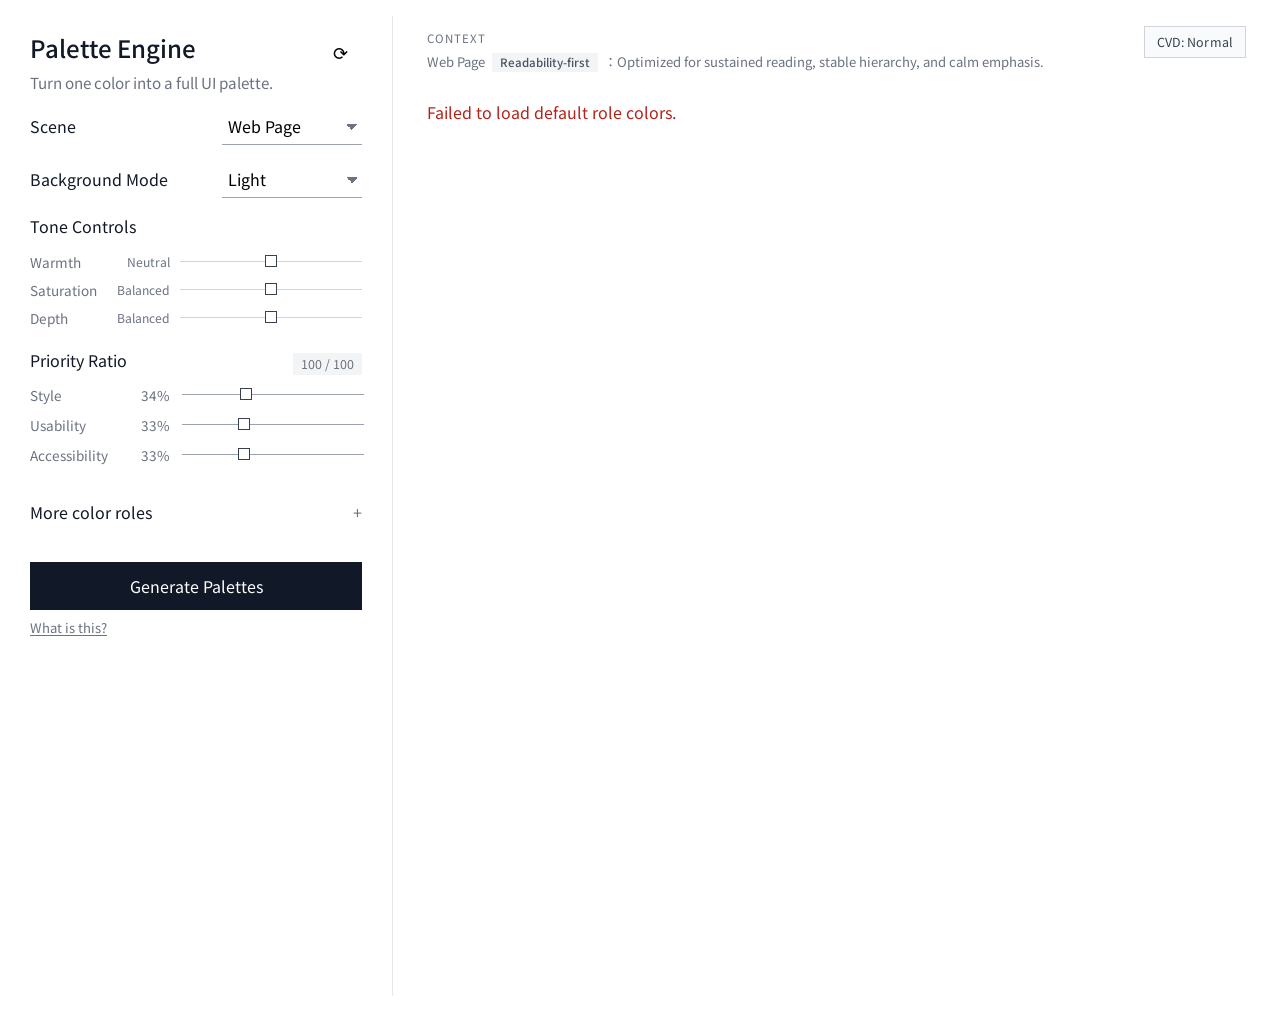
==== commit b45969a6: "表記調整" ====
--- a/target/classes/static/index.html
+++ b/target/classes/static/index.html
@@ -1,126 +1,133 @@
 <!DOCTYPE html>
 <html lang="en">
+
 <head>
     <meta charset="UTF-8">
     <meta name="viewport" content="width=device-width, initial-scale=1.0">
     <title>Color Support App</title>
     <link rel="stylesheet" href="css/style.css">
 </head>
+
 <body>
-<div class="page-shell">
-    <aside class="panel controls-panel">
-        <div class="panel-header">
-            <div>
-                <h1>Palette Engine</h1>
-                <p>Turn one color into a full UI palette.</p>
-            </div>
-            <button id="shuffleSeedBtn" class="icon-button" type="button" aria-label="Refresh seed color">⟳</button>
-        </div>
-
-        <section class="control-group group-block scene-mode-stack">
-            <div class="control-inline">
-                <label for="scene">Scene</label>
-                <select id="scene" class="inline-select">
-                    <option value="WEB">Web Page</option>
-                    <option value="MOBILE">Mobile App</option>
-                    <option value="PRESENTATION">Presentation</option>
-                    <option value="POSTER">Poster</option>
-                    <option value="MAGAZINE">Magazine</option>
-                </select>
-            </div>
-        </section>
-
-        <section class="control-group group-block scene-mode-stack">
-            <div class="control-inline">
-                <label for="backgroundMode">Background Mode</label>
-                <select id="backgroundMode" class="inline-select">
-                    <option value="LIGHT">Light</option>
-                    <option value="DARK">Dark</option>
-                </select>
-            </div>
-        </section>
-
-        <section class="control-group group-block tone-group">
-            <div class="stack-row">
-                <label>Tone Controls</label>
+    <div class="page-shell">
+        <aside class="panel controls-panel">
+            <div class="panel-header">
+                <div>
+                    <h1>Palette Engine</h1>
+                    <p>Turn one color into a full UI palette.</p>
+                </div>
+                <button id="shuffleSeedBtn" class="icon-button" type="button" aria-label="Refresh seed color">⟳</button>
             </div>
 
-            <div class="axis-control">
-                <div class="slider-header"><label for="warmth">Warmth</label><span id="warmthValue">Neutral</span></div>
-                <input id="warmth" type="range" min="-5" max="5" step="1" value="0">
+            <section class="control-group group-block scene-mode-stack">
+                <div class="control-inline">
+                    <label for="scene">Scene</label>
+                    <select id="scene" class="inline-select">
+                        <option value="WEB">Web Page</option>
+                        <option value="MOBILE">Mobile App</option>
+                        <option value="PRESENTATION">Presentation</option>
+                        <option value="POSTER">Poster</option>
+                        <option value="MAGAZINE">Magazine</option>
+                    </select>
+                </div>
+            </section>
+
+            <section class="control-group group-block scene-mode-stack">
+                <div class="control-inline">
+                    <label for="backgroundMode">Background Mode</label>
+                    <select id="backgroundMode" class="inline-select">
+                        <option value="LIGHT">Light</option>
+                        <option value="DARK">Dark</option>
+                    </select>
+                </div>
+            </section>
+
+            <section class="control-group group-block tone-group">
+                <div class="stack-row">
+                    <label>Tone Controls</label>
+                </div>
+
+                <div class="axis-control">
+                    <div class="slider-header"><label for="warmth">Warmth</label><span id="warmthValue">Neutral</span>
+                    </div>
+                    <input id="warmth" type="range" min="-5" max="5" step="1" value="0">
+                </div>
+
+                <div class="axis-control">
+                    <div class="slider-header"><label for="saturation">Saturation</label><span
+                            id="saturationValue">Balanced</span></div>
+                    <input id="saturation" type="range" min="-5" max="5" step="1" value="0">
+                </div>
+
+                <div class="axis-control">
+                    <div class="slider-header"><label for="depth">Depth</label><span id="depthValue">Balanced</span>
+                    </div>
+                    <input id="depth" type="range" min="-5" max="5" step="1" value="0">
+                </div>
+            </section>
+
+            <section class="control-group group-block">
+                <div class="stack-row priority-head">
+                    <label>Priority Ratio</label>
+                    <span class="ratio-total">100 / 100</span>
+                </div>
+                <div class="weights-grid">
+                    <label>Style <span id="styleLabel">34%</span></label>
+                    <input id="style" type="range" min="0" max="100" step="1" value="34">
+                    <label>Usability <span id="usabilityLabel">33%</span></label>
+                    <input id="usability" type="range" min="0" max="100" step="1" value="33">
+                    <label>Accessibility <span id="accessibilityLabel">33%</span></label>
+                    <input id="accessibility" type="range" min="0" max="100" step="1" value="33">
+                </div>
+            </section>
+
+            <section class="control-group group-block">
+                <div id="primaryRoleContainer" class="fixed-colors primary-only"></div>
+
+                <details id="moreRolesDetails" class="more-roles">
+                    <summary>
+                        <span>More color roles</span>
+                    </summary>
+                    <div id="secondaryRolesContainer" class="fixed-colors secondary-group"></div>
+                </details>
+            </section>
+
+            <div class="actions">
+                <button id="generateBtn" class="primary-button" type="button">Generate Palettes</button>
+                <a class="about-link" href="about.html">What is this?</a>
             </div>
+        </aside>
 
-            <div class="axis-control">
-                <div class="slider-header"><label for="saturation">Saturation</label><span id="saturationValue">Balanced</span></div>
-                <input id="saturation" type="range" min="-5" max="5" step="1" value="0">
+        <main id="resultsColumn" class="results-column hidden">
+            <section class="panel scene-panel compact">
+                <div class="scene-panel-top compact">
+                    <div class="scene-main">
+                        <div class="eyebrow">Context</div>
+                        <div class="scene-title-row">
+                            <h2 id="sceneHeadline">Web Page</h2>
+                            <span id="sceneBadge" class="scene-panel-badge">Readability-first</span>
+                        </div>
+                        <p id="sceneSummary" class="scene-summary compact"></p>
+                    </div>
+                    <ul id="scenePriorities" class="scene-priority-inline"></ul>
+                </div>
+                <div id="activePatternNote" class="active-pattern-note in-scene-panel"></div>
+                <div class="scene-tools">
+                    <button id="cvdModeBtn" class="mini-button" type="button">CVD: Normal</button>
+                    <div id="cvdHint" class="cvd-hint" role="status" aria-live="polite">Click here to preview P-type /
+                        D-type color-vision simulation.</div>
+                </div>
+            </section>
+
+            <div id="message" class="message"></div>
+            <div class="card-nav">
+                <button id="cardPrevBtn" class="mini-button" type="button" aria-label="Previous palette">Prev</button>
+                <button id="cardNextBtn" class="mini-button" type="button" aria-label="Next palette">Next</button>
             </div>
+            <section id="results" class="results-stack"></section>
+        </main>
+    </div>
+    <script src="js/app.js"></script>
+</body>
 
-            <div class="axis-control">
-                <div class="slider-header"><label for="depth">Depth</label><span id="depthValue">Balanced</span></div>
-                <input id="depth" type="range" min="-5" max="5" step="1" value="0">
-            </div>
-        </section>
-
-        <section class="control-group group-block">
-            <div class="stack-row priority-head">
-                <label>Priority Ratio</label>
-                <span class="ratio-total">100 / 100</span>
-            </div>
-            <div class="weights-grid">
-                <label>Style <span id="styleLabel">34%</span></label>
-                <input id="style" type="range" min="0" max="100" step="1" value="34">
-                <label>Usability <span id="usabilityLabel">33%</span></label>
-                <input id="usability" type="range" min="0" max="100" step="1" value="33">
-                <label>Accessibility <span id="accessibilityLabel">33%</span></label>
-                <input id="accessibility" type="range" min="0" max="100" step="1" value="33">
-            </div>
-        </section>
-
-        <section class="control-group group-block">
-            <div id="primaryRoleContainer" class="fixed-colors primary-only"></div>
-
-            <details id="moreRolesDetails" class="more-roles">
-                <summary>
-                    <span>More color roles</span>
-                </summary>
-                <div id="secondaryRolesContainer" class="fixed-colors secondary-group"></div>
-            </details>
-        </section>
-
-        <div class="actions">
-            <button id="generateBtn" class="primary-button" type="button">Generate Palettes</button>
-            <a class="about-link" href="about.html">What is this? (Japanese Below)</a>
-        </div>
-    </aside>
-
-    <main id="resultsColumn" class="results-column hidden">
-        <section class="panel scene-panel compact">
-            <div class="scene-panel-top compact">
-                <div class="scene-main">
-                    <div class="eyebrow">Context</div>
-                    <div class="scene-title-row">
-                        <h2 id="sceneHeadline">Web Page</h2>
-                        <span id="sceneBadge" class="scene-panel-badge">Readability-first</span>
-                    </div>
-                    <p id="sceneSummary" class="scene-summary compact"></p>
-                </div>
-                <ul id="scenePriorities" class="scene-priority-inline"></ul>
-            </div>
-            <div id="activePatternNote" class="active-pattern-note in-scene-panel"></div>
-            <div class="scene-tools">
-                <button id="cvdModeBtn" class="mini-button" type="button">CVD: Normal</button>
-                <div id="cvdHint" class="cvd-hint" role="status" aria-live="polite">Click here to preview P-type / D-type color-vision simulation.</div>
-            </div>
-        </section>
-
-        <div id="message" class="message"></div>
-        <div class="card-nav">
-            <button id="cardPrevBtn" class="mini-button" type="button" aria-label="Previous palette">Prev</button>
-            <button id="cardNextBtn" class="mini-button" type="button" aria-label="Next palette">Next</button>
-        </div>
-        <section id="results" class="results-stack"></section>
-    </main>
-</div>
-<script src="js/app.js"></script>
-</body>
-</html>
+</html>
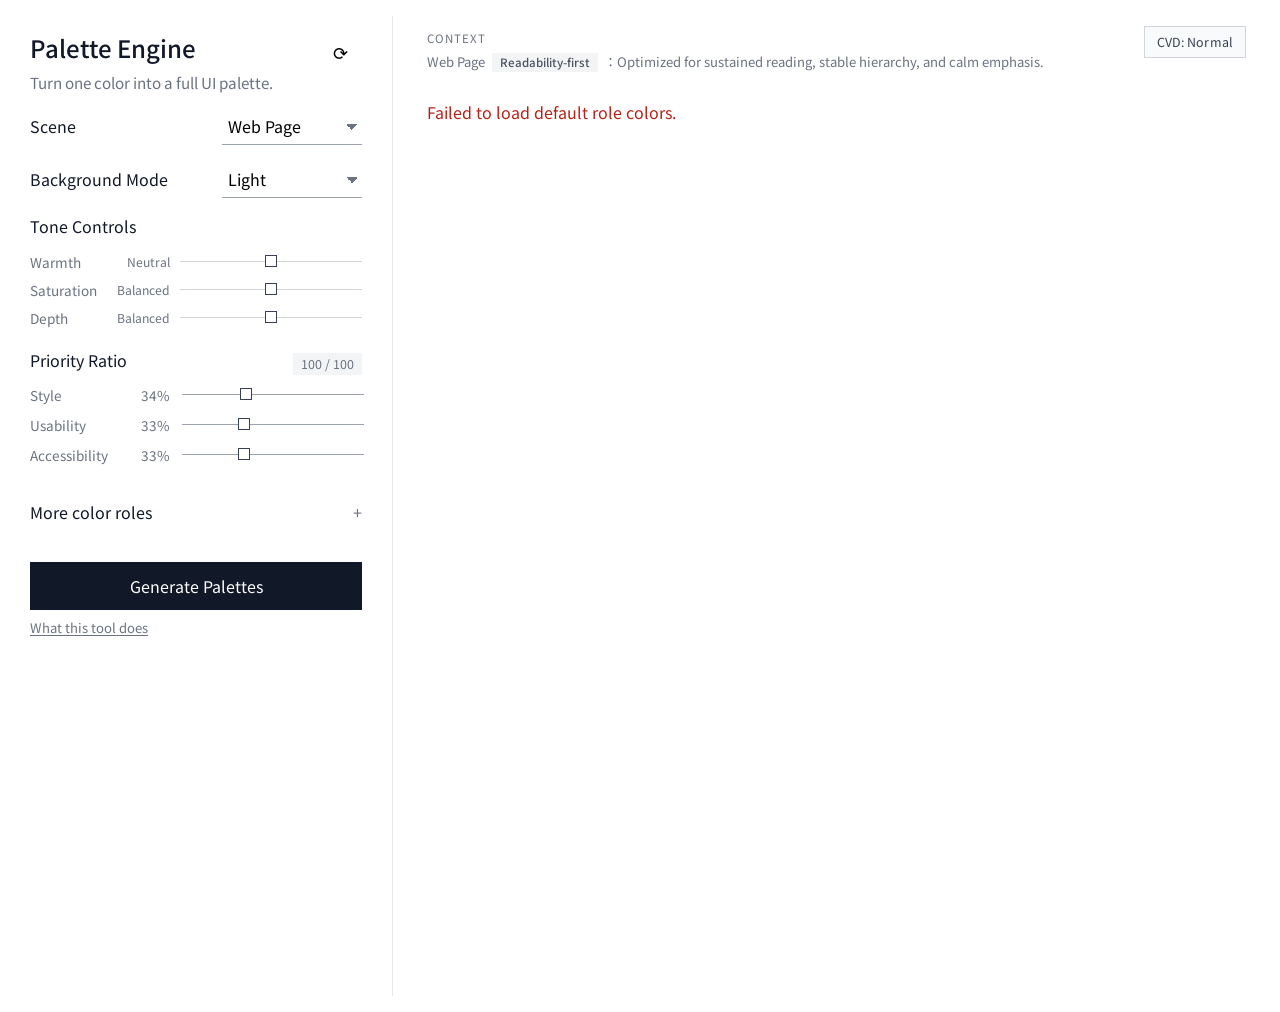
==== commit 88c867cd: "テキスト調整" ====
--- a/target/classes/static/index.html
+++ b/target/classes/static/index.html
@@ -94,7 +94,7 @@
 
             <div class="actions">
                 <button id="generateBtn" class="primary-button" type="button">Generate Palettes</button>
-                <a class="about-link" href="about.html">What is this?</a>
+                <a class="about-link" href="about.html">What this tool does</a>
             </div>
         </aside>
 
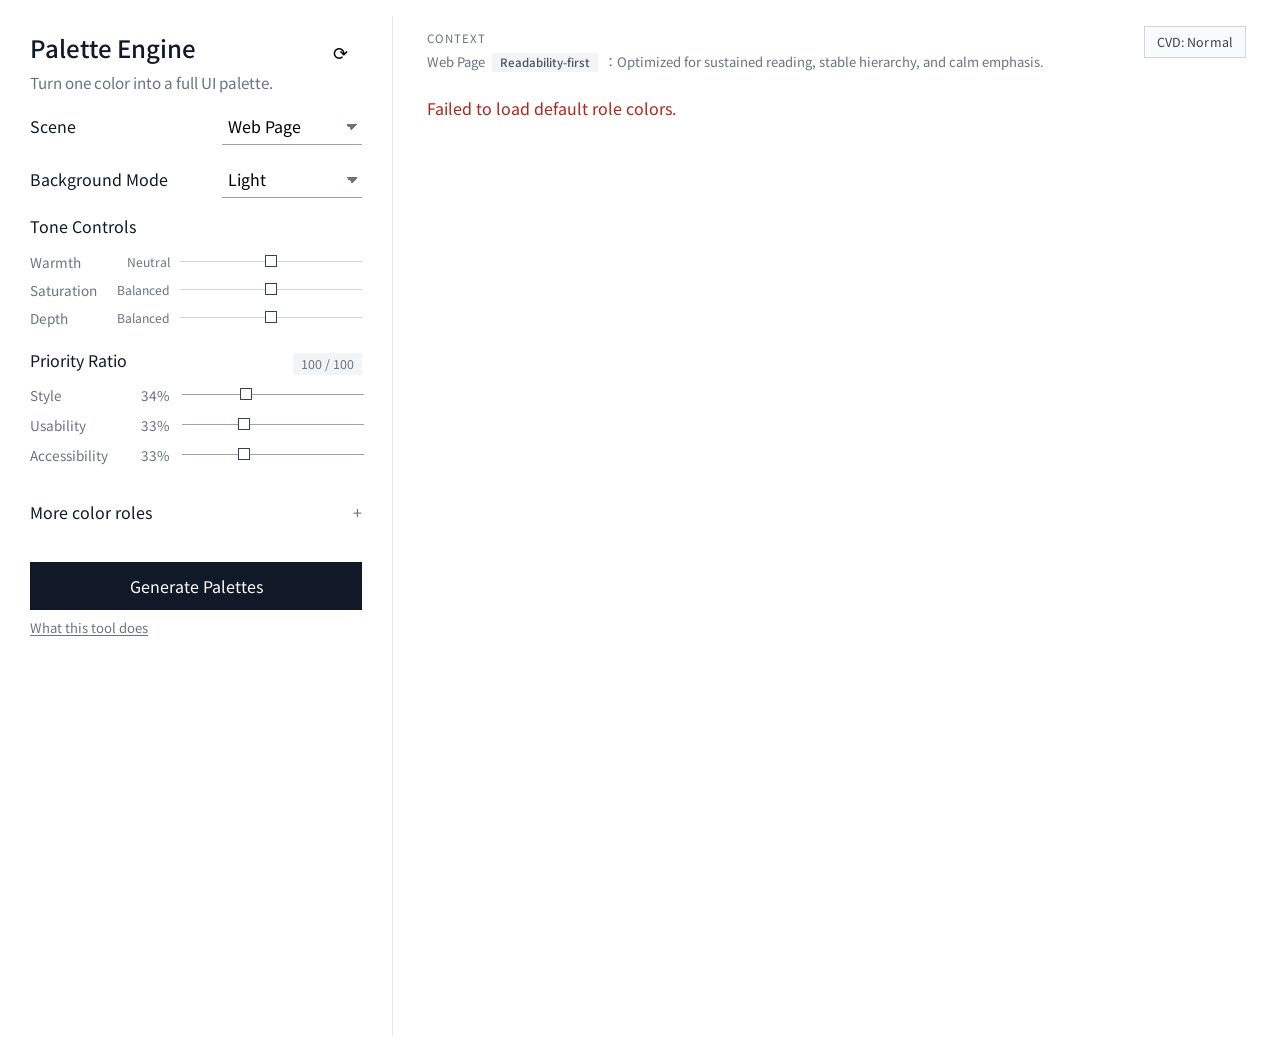
==== commit 59ec2667: "旧タイトル表記を Palette Engine に統一" ====
--- a/target/classes/static/index.html
+++ b/target/classes/static/index.html
@@ -4,7 +4,7 @@
 <head>
     <meta charset="UTF-8">
     <meta name="viewport" content="width=device-width, initial-scale=1.0">
-    <title>Color Support App</title>
+    <title>Palette Engine</title>
     <link rel="stylesheet" href="css/style.css">
 </head>
 
@@ -130,4 +130,4 @@
     <script src="js/app.js"></script>
 </body>
 
-</html>+</html>
--- a/target/classes/static/css/style.css
+++ b/target/classes/static/css/style.css
@@ -341,6 +341,10 @@
     color: var(--muted);
     font-size: 0.82rem;
 }
+.role-top > div {
+    min-width: 0;
+    flex: 1;
+}
 .mini-button { padding: 8px 10px; font-size: 0.85rem; }
 .role-row { display: grid; grid-template-columns: 64px 1fr var(--dropdown-width); gap: 8px; }
 .role-select {
@@ -356,6 +360,7 @@
     padding: 0;
     min-width: 0;
     justify-content: flex-start;
+    flex-shrink: 0;
 }
 .toggle-pin .toggle-label {
     font-size: 0.78rem;
@@ -466,7 +471,8 @@
     text-underline-offset: 2px;
 }
 
-.message { min-height: 24px; margin: 4px 18px 12px; color: var(--muted); }
+.message { min-height: 0; margin: 0 18px 6px; color: var(--muted); }
+.message:empty { display: none; }
 .message.error { color: #b42318; }
 .card-nav {
     display: none;
@@ -491,7 +497,7 @@
 .scene-panel.compact {
     background: transparent;
     padding: 14px 18px;
-    margin-bottom: 12px;
+    margin-bottom: 8px;
     position: relative;
 }
 .scene-panel-top.compact {
@@ -633,7 +639,7 @@
 .results-stack {
     display: flex;
     align-items: stretch;
-    min-height: 860px;
+    min-height: 910px;
     overflow: hidden;
     margin: 0 18px;
     padding-right: 8px;
@@ -762,6 +768,26 @@
     font-size: 0.82rem;
     font-weight: 600;
 }
+.role-label-with-action {
+    display: inline-flex;
+    align-items: center;
+    gap: 8px;
+}
+.secondary-shuffle-btn {
+    border: none;
+    background: transparent;
+    color: currentColor;
+    font-size: 0.72rem;
+    font-weight: 500;
+    text-decoration: underline;
+    text-underline-offset: 2px;
+    cursor: pointer;
+    padding: 0;
+    opacity: 0.88;
+}
+.secondary-shuffle-btn:hover {
+    opacity: 1;
+}
 
 .preview-area { padding: 12px; }
 .preview-shell {
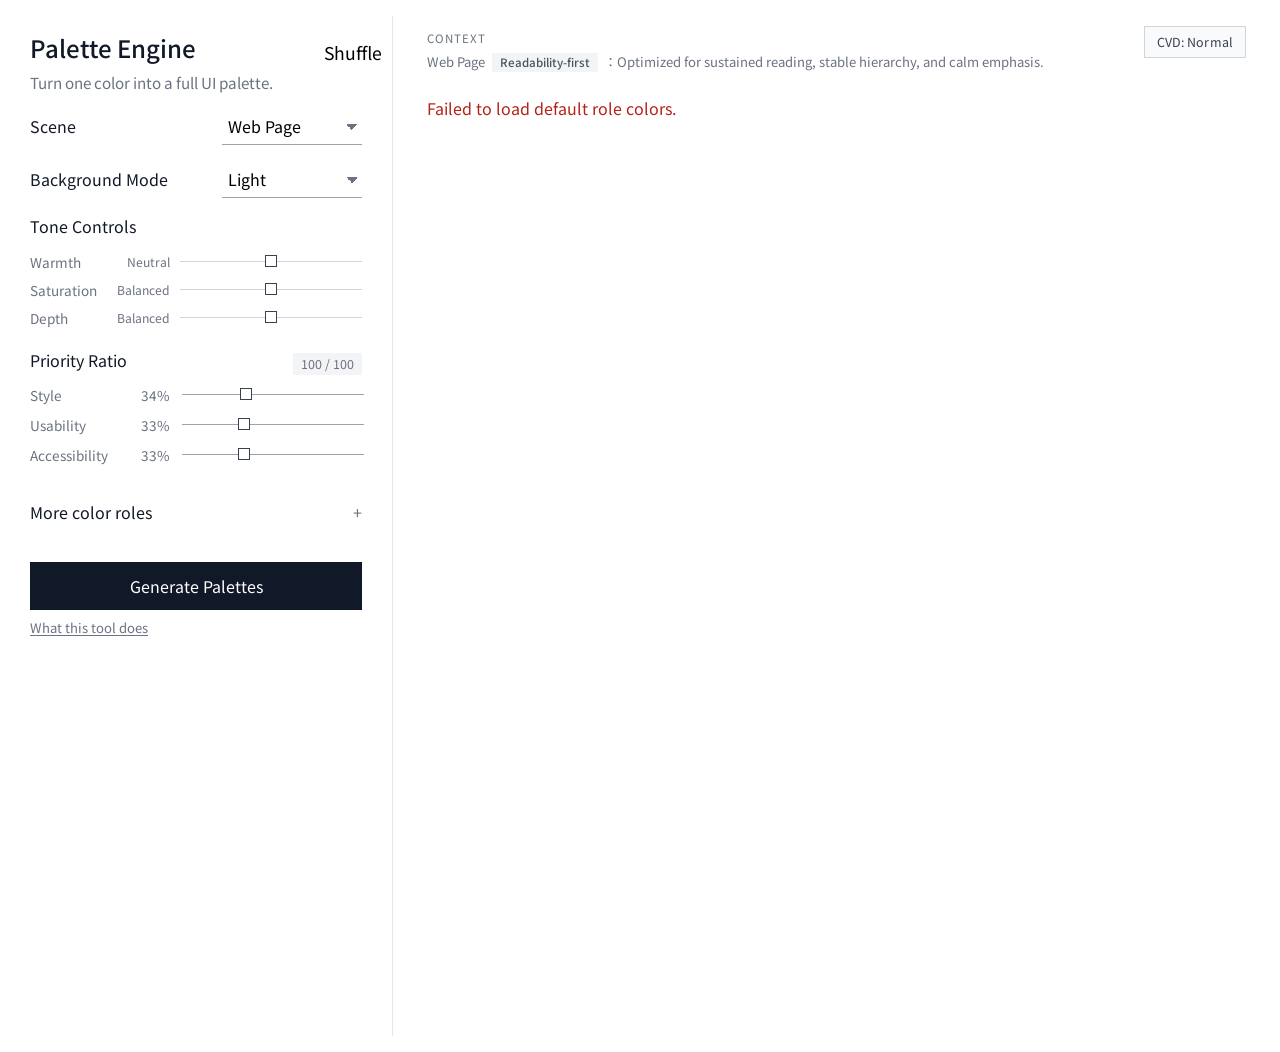
==== commit e331def1: "シードシャッフルボタンを Shuffle に置換" ====
--- a/target/classes/static/index.html
+++ b/target/classes/static/index.html
@@ -1,4 +1,4 @@
-<!DOCTYPE html>
+﻿<!DOCTYPE html>
 <html lang="en">
 
 <head>
@@ -16,7 +16,7 @@
                     <h1>Palette Engine</h1>
                     <p>Turn one color into a full UI palette.</p>
                 </div>
-                <button id="shuffleSeedBtn" class="icon-button" type="button" aria-label="Refresh seed color">⟳</button>
+                <button id="shuffleSeedBtn" class="icon-button" type="button" aria-label="Refresh seed color">Shuffle</button>
             </div>
 
             <section class="control-group group-block scene-mode-stack">
@@ -131,3 +131,4 @@
 </body>
 
 </html>
+
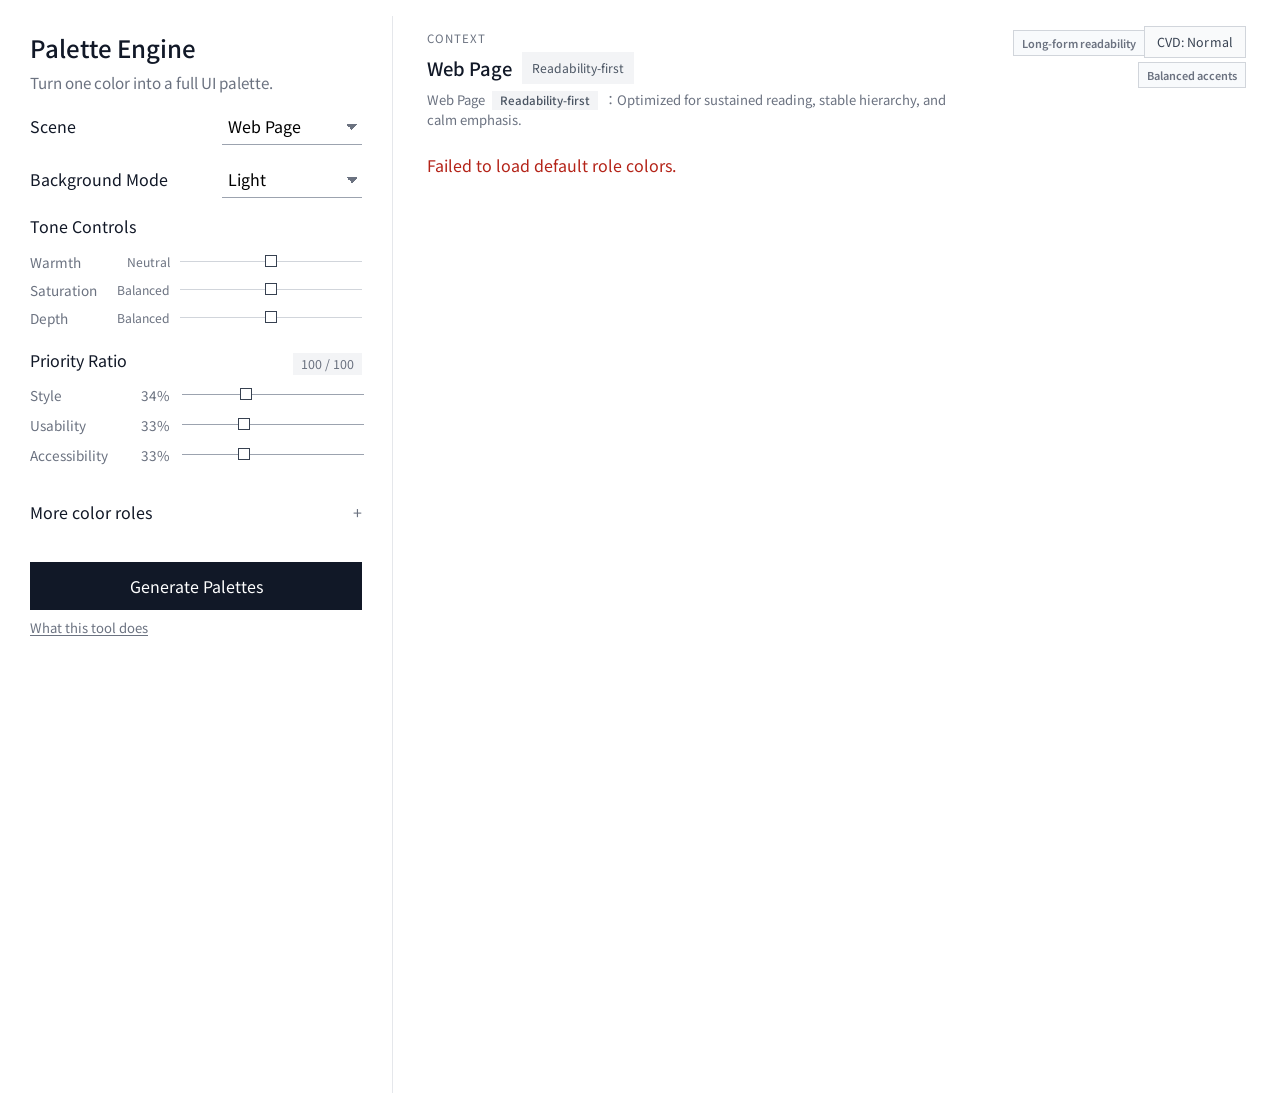
==== commit 3adfd161: "Shuffle機能の調整" ====
--- a/target/classes/static/index.html
+++ b/target/classes/static/index.html
@@ -16,7 +16,6 @@
                     <h1>Palette Engine</h1>
                     <p>Turn one color into a full UI palette.</p>
                 </div>
-                <button id="shuffleSeedBtn" class="icon-button" type="button" aria-label="Refresh seed color">Shuffle</button>
             </div>
 
             <section class="control-group group-block scene-mode-stack">
--- a/target/classes/static/css/style.css
+++ b/target/classes/static/css/style.css
@@ -562,7 +562,6 @@
     gap: 10px;
     flex-wrap: wrap;
     margin: 4px 0 6px;
-    display: none;
 }
 .scene-panel h2 { margin: 0; font-size: 1.15rem; }
 .scene-summary.compact {
@@ -606,7 +605,6 @@
     justify-content: flex-end;
     align-self: start;
     max-width: 260px;
-    display: none;
 }
 .scene-priority-inline li {
     padding: 4px 8px;
@@ -1138,17 +1136,20 @@
     font-weight: 400 !important;
 }
 
-/* Desktop scale-down for 1920x1080 visibility */
+/* Large desktop layout tuning (without browser-dependent zoom/transform) */
 @media (min-width: 1440px) {
-    body {
-        zoom: 0.85;
-    }
-    @supports not (zoom: 0.85) {
-        body {
-            transform: scale(0.85);
-            transform-origin: top left;
-            width: 117.647%;
-        }
+    .page-shell {
+        grid-template-columns: 340px minmax(0, 1fr);
+        gap: 12px;
+        padding: 12px;
+    }
+
+    .results-column {
+        padding-left: 12px;
+    }
+
+    .results-stack {
+        min-height: 840px;
     }
 }
 
